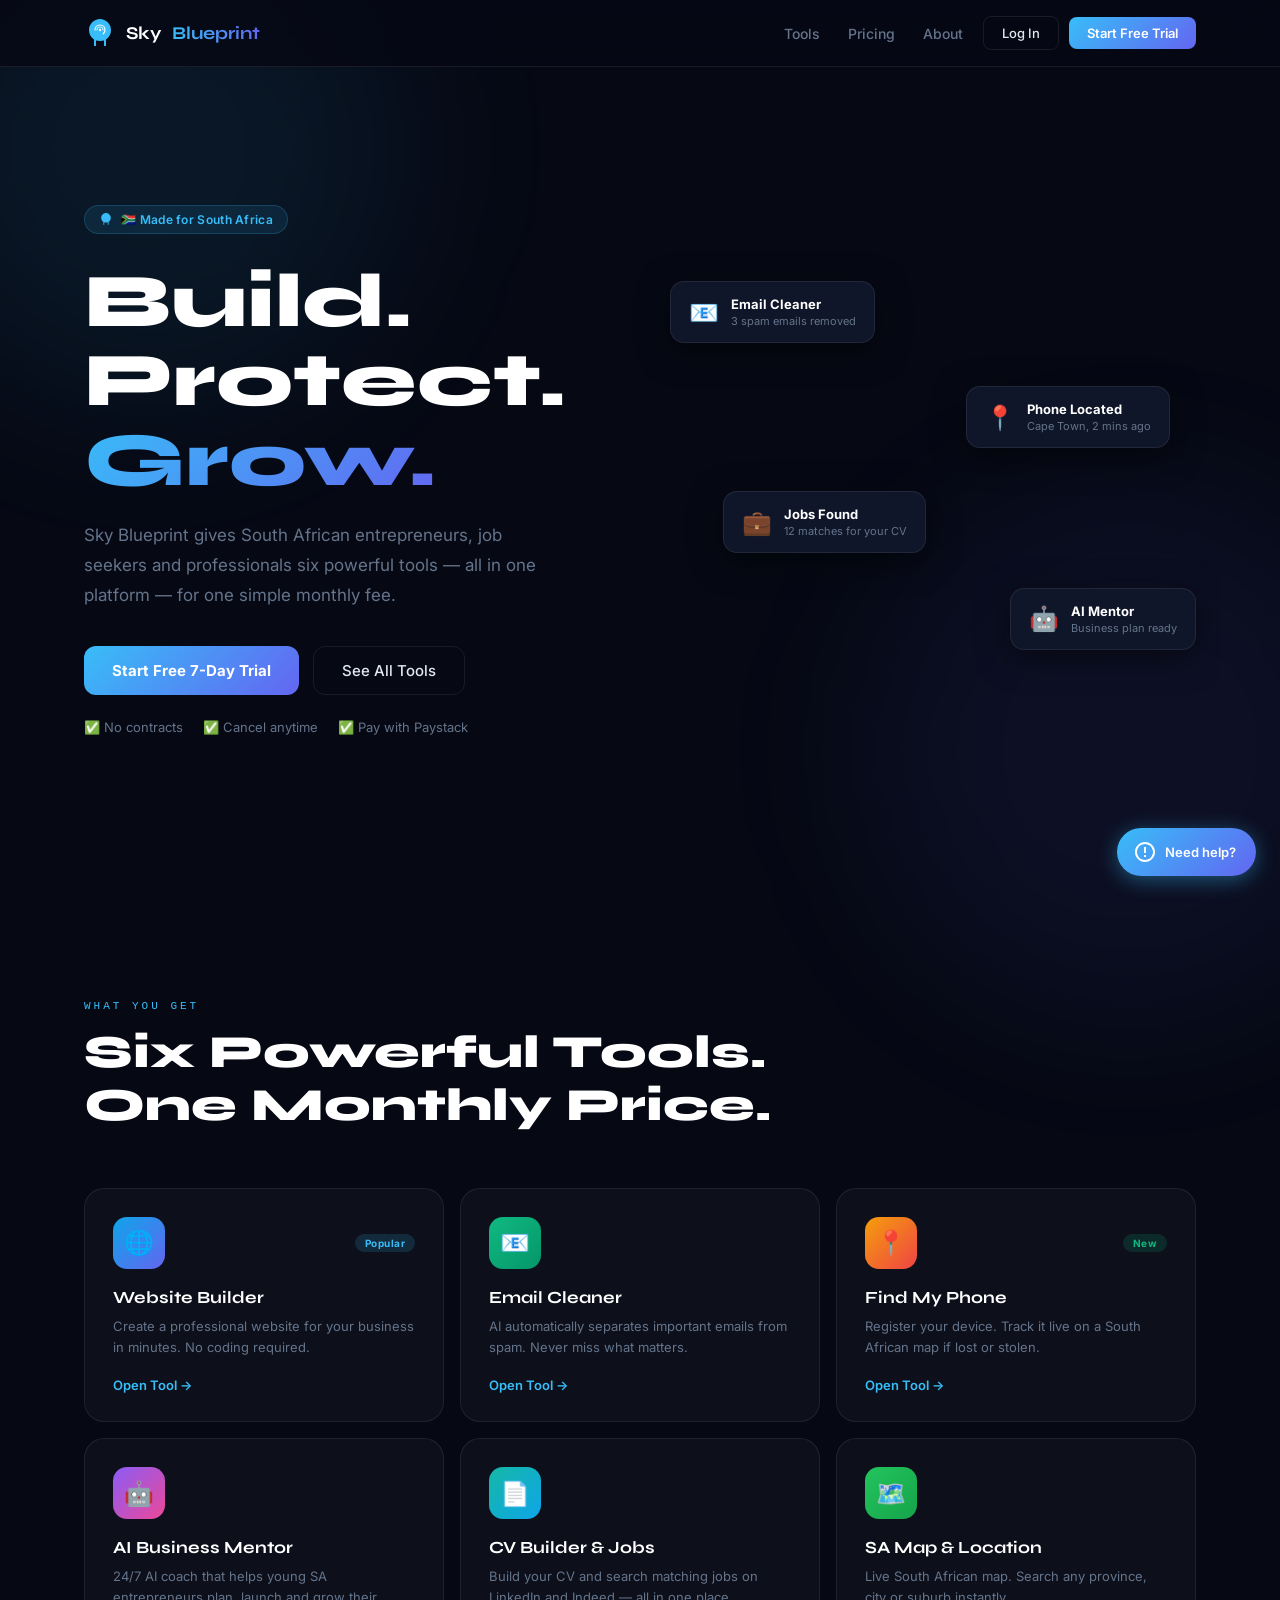
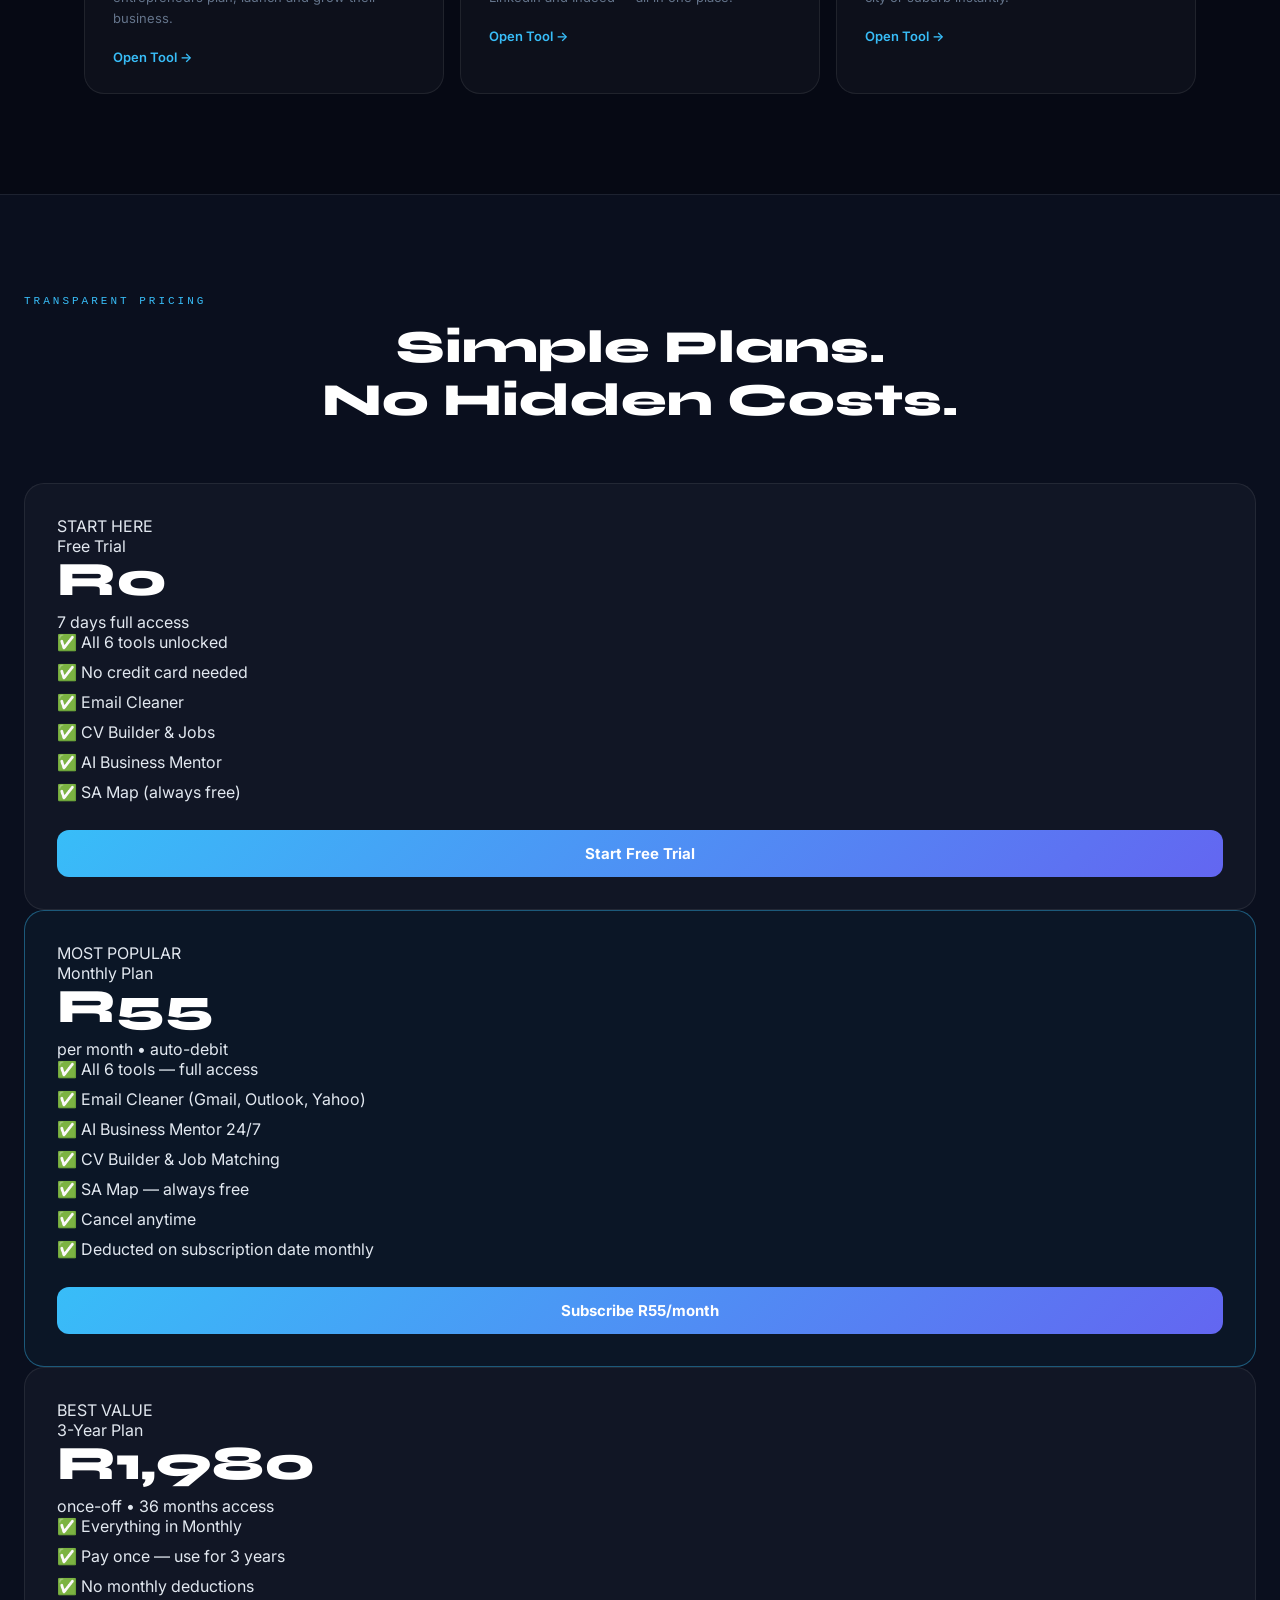
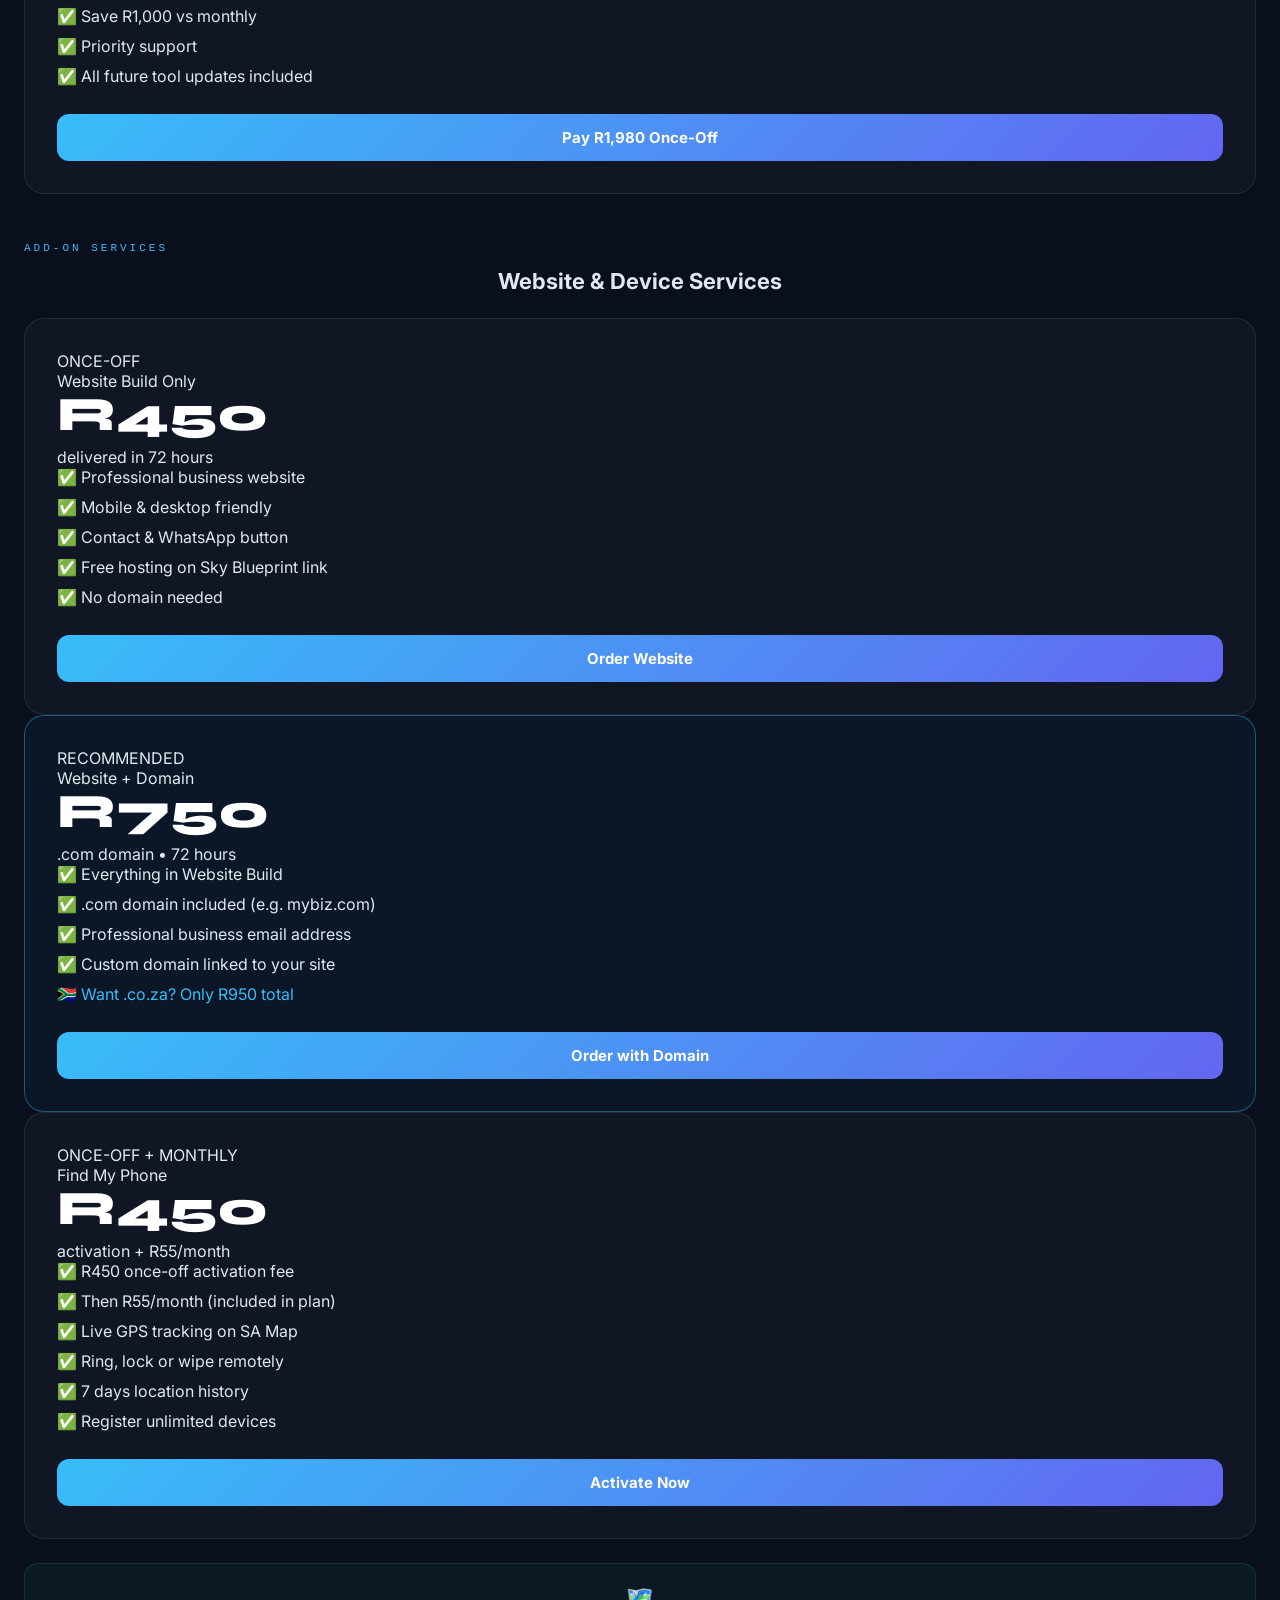
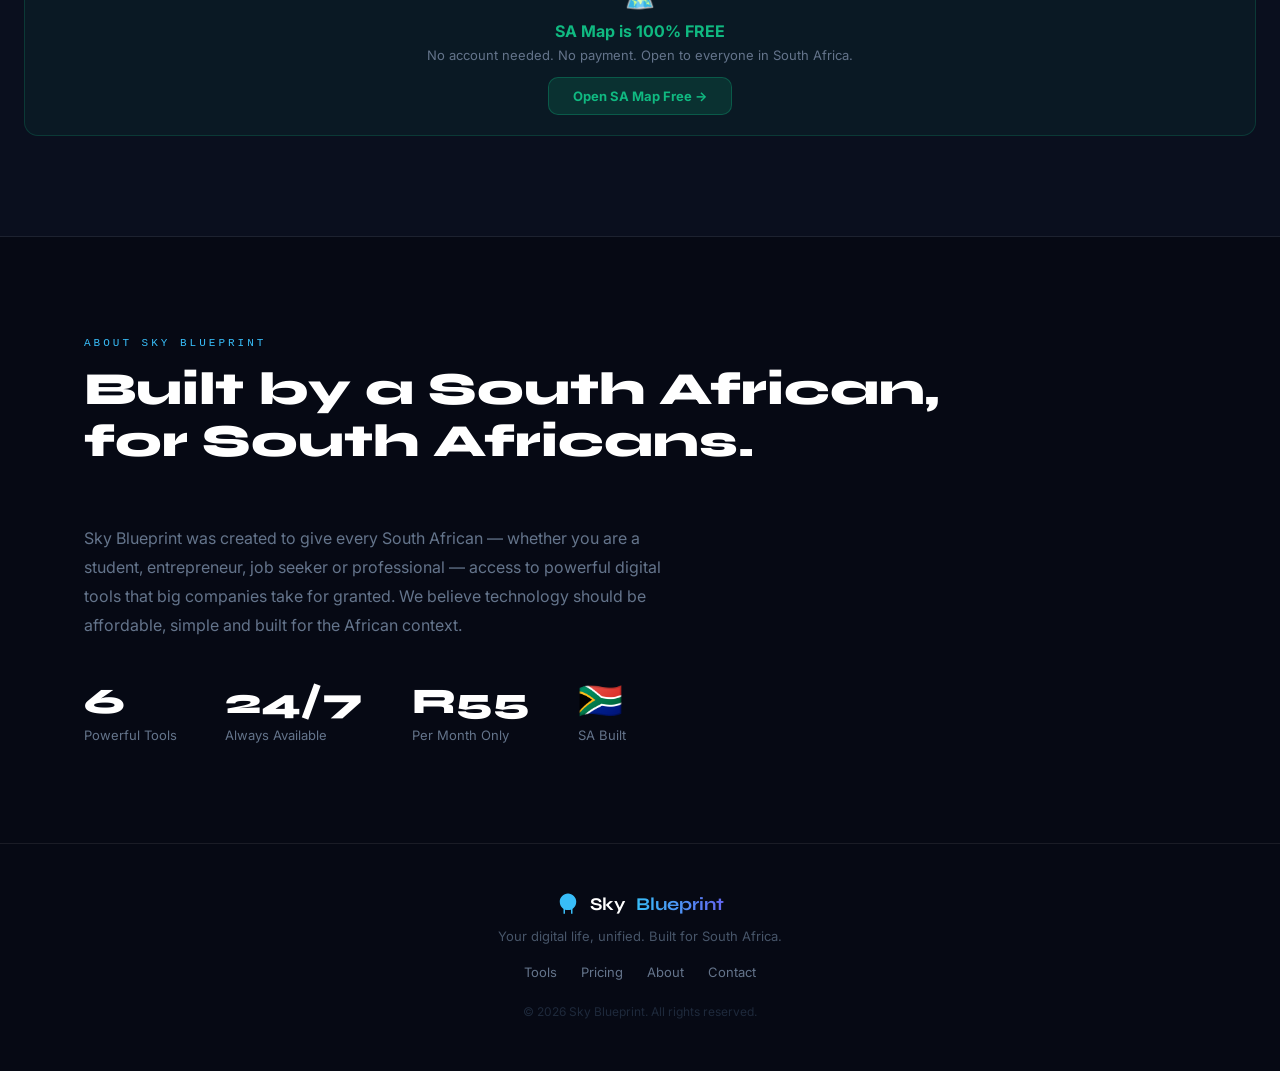
==== index (2).html @ 03f417c1 "Add files via upload" ====
<!DOCTYPE html>
<html lang="en">
<head>
<meta charset="UTF-8">
<meta name="viewport" content="width=device-width, initial-scale=1.0">
<title>Sky Blueprint — Your Digital Life, Unified</title>
<link href="https://fonts.googleapis.com/css2?family=Syne:wght@400;600;700;800&family=Inter:wght@300;400;500;600&display=swap" rel="stylesheet">
<link rel="icon" type="image/png" href="favicon.png">
<link rel="stylesheet" href="style.css">
</head>
<body>

<!-- NAV -->
<nav id="nav">
  <div class="nav-inner">
    <div class="logo" onclick="showPage('home')">
      <svg class="fp-icon" width="32" height="32" viewBox="0 0 32 32" fill="none">
        <path d="M16 2C10 2 5 7 5 13c0 4 2 7.5 5 9.5v6.5h2v-5.5c1.2.3 2.6.5 4 .5s2.8-.2 4-.5V29h2v-6.5c3-2 5-5.5 5-9.5 0-6-5-11-11-11z" fill="url(#fpgrad)"/>
        <path d="M11 13c0-2.8 2.2-5 5-5s5 2.2 5 5c0 1.5-.7 2.9-1.7 3.8" stroke="#fff" stroke-width="1.2" stroke-linecap="round" fill="none"/>
        <path d="M13 13c0-1.7 1.3-3 3-3s3 1.3 3 3" stroke="#fff" stroke-width="1.2" stroke-linecap="round" fill="none" opacity="0.7"/>
        <circle cx="16" cy="13" r="1.2" fill="#fff"/>
        <defs>
          <linearGradient id="fpgrad" x1="5" y1="2" x2="27" y2="30">
            <stop offset="0%" stop-color="#38bdf8"/>
            <stop offset="100%" stop-color="#6366f1"/>
          </linearGradient>
        </defs>
      </svg>
      Sky <span>Blueprint</span>
    </div>
    <div class="nav-links">
      <a href="#tools" onclick="event.preventDefault();document.getElementById('tools').scrollIntoView({behavior:'smooth'})">Tools</a>
      <a href="#pricing" onclick="event.preventDefault();document.getElementById('pricing').scrollIntoView({behavior:'smooth'})">Pricing</a>
      <a href="#about" onclick="event.preventDefault();document.getElementById('about').scrollIntoView({behavior:'smooth'})">About</a>
    </div>
    <div class="nav-actions">
      <button class="btn-ghost-sm" onclick="showPage('login')">Log In</button>
      <button class="btn-primary-sm" onclick="showPage('signup')">Start Free Trial</button>
    </div>
    <button class="hamburger" onclick="toggleMobileNav()">
      <span></span><span></span><span></span>
    </button>
  </div>
  <div class="mobile-menu" id="mobileMenu">
    <a href="#tools" onclick="closeMobileNav();document.getElementById('tools').scrollIntoView({behavior:'smooth'})">Tools</a>
    <a href="#pricing" onclick="closeMobileNav();document.getElementById('pricing').scrollIntoView({behavior:'smooth'})">Pricing</a>
    <a href="#about" onclick="closeMobileNav();document.getElementById('about').scrollIntoView({behavior:'smooth'})">About</a>
    <button class="btn-ghost-sm" onclick="showPage('login');closeMobileNav()">Log In</button>
    <button class="btn-primary-sm" onclick="showPage('signup');closeMobileNav()">Start Free Trial</button>
  </div>
</nav>

<!-- PAGES CONTAINER -->
<div id="pages">

  <!-- HOME PAGE -->
  <div class="page active" id="page-home">

    <!-- HERO -->
    <section class="hero">
      <div class="hero-glow g1"></div>
      <div class="hero-glow g2"></div>
      <div class="hero-content">
        <div class="hero-badge">
          <svg width="14" height="14" viewBox="0 0 32 32" fill="none"><path d="M16 2C10 2 5 7 5 13c0 4 2 7.5 5 9.5v6.5h2v-5.5c1.2.3 2.6.5 4 .5s2.8-.2 4-.5V29h2v-6.5c3-2 5-5.5 5-9.5 0-6-5-11-11-11z" fill="#38bdf8"/></svg>
          🇿🇦 Made for South Africa
        </div>
        <h1>Build. Protect.<br><span class="grad-text">Grow.</span></h1>
        <p class="hero-p">Sky Blueprint gives South African entrepreneurs, job seekers and professionals six powerful tools — all in one platform — for one simple monthly fee.</p>
        <div class="hero-ctas">
          <button class="btn-primary" onclick="showPage('signup')">Start Free 7-Day Trial</button>
          <button class="btn-outline" onclick="document.getElementById('tools').scrollIntoView({behavior:'smooth'})">See All Tools</button>
        </div>
        <div class="trust-row">
          <span>✅ No contracts</span>
          <span>✅ Cancel anytime</span>
          <span>✅ Pay with Paystack</span>
        </div>
      </div>
      <div class="hero-cards">
        <div class="hc hc1">
          <span>📧</span>
          <div><strong>Email Cleaner</strong><small>3 spam emails removed</small></div>
        </div>
        <div class="hc hc2">
          <span>📍</span>
          <div><strong>Phone Located</strong><small>Cape Town, 2 mins ago</small></div>
        </div>
        <div class="hc hc3">
          <span>💼</span>
          <div><strong>Jobs Found</strong><small>12 matches for your CV</small></div>
        </div>
        <div class="hc hc4">
          <span>🤖</span>
          <div><strong>AI Mentor</strong><small>Business plan ready</small></div>
        </div>
      </div>
    </section>

    <!-- TOOLS -->
    <section class="tools-sec" id="tools">
      <div class="sec-label">WHAT YOU GET</div>
      <h2 class="sec-title">Six Powerful Tools.<br>One Monthly Price.</h2>
      <div class="tools-grid">
        <div class="tool-card" onclick="requireAuth('website-builder')">
          <div class="tc-top">
            <div class="tc-icon" style="background:linear-gradient(135deg,#0ea5e9,#6366f1)">🌐</div>
            <div class="tc-badge">Popular</div>
          </div>
          <h3>Website Builder</h3>
          <p>Create a professional website for your business in minutes. No coding required.</p>
          <div class="tc-arrow">Open Tool →</div>
        </div>
        <div class="tool-card" onclick="requireAuth('email-cleaner')">
          <div class="tc-top">
            <div class="tc-icon" style="background:linear-gradient(135deg,#10b981,#059669)">📧</div>
          </div>
          <h3>Email Cleaner</h3>
          <p>AI automatically separates important emails from spam. Never miss what matters.</p>
          <div class="tc-arrow">Open Tool →</div>
        </div>
        <div class="tool-card" onclick="requireAuth('find-phone')">
          <div class="tc-top">
            <div class="tc-icon" style="background:linear-gradient(135deg,#f59e0b,#ef4444)">📍</div>
            <div class="tc-badge new">New</div>
          </div>
          <h3>Find My Phone</h3>
          <p>Register your device. Track it live on a South African map if lost or stolen.</p>
          <div class="tc-arrow">Open Tool →</div>
        </div>
        <div class="tool-card" onclick="requireAuth('ai-mentor')">
          <div class="tc-top">
            <div class="tc-icon" style="background:linear-gradient(135deg,#8b5cf6,#ec4899)">🤖</div>
          </div>
          <h3>AI Business Mentor</h3>
          <p>24/7 AI coach that helps young SA entrepreneurs plan, launch and grow their business.</p>
          <div class="tc-arrow">Open Tool →</div>
        </div>
        <div class="tool-card" onclick="requireAuth('cv-builder')">
          <div class="tc-top">
            <div class="tc-icon" style="background:linear-gradient(135deg,#14b8a6,#0ea5e9)">📄</div>
          </div>
          <h3>CV Builder & Jobs</h3>
          <p>Build your CV and search matching jobs on LinkedIn and Indeed — all in one place.</p>
          <div class="tc-arrow">Open Tool →</div>
        </div>
        <div class="tool-card" onclick="openTool('sa-map')">
          <div class="tc-top">
            <div class="tc-icon" style="background:linear-gradient(135deg,#22c55e,#16a34a)">🗺️</div>
          </div>
          <h3>SA Map & Location</h3>
          <p>Live South African map. Search any province, city or suburb instantly.</p>
          <div class="tc-arrow">Open Tool →</div>
        </div>
      </div>
    </section>

    <!-- PRICING -->
    <section class="pricing-sec" id="pricing">
      <div class="sec-label">TRANSPARENT PRICING</div>
      <h2 class="sec-title">Simple Plans.<br>No Hidden Costs.</h2>

      <div class="pricing-grid">

        <!-- FREE TRIAL -->
        <div class="price-card">
          <div class="pc-badge">START HERE</div>
          <div class="pc-name">Free Trial</div>
          <div class="pc-price">R0</div>
          <div class="pc-period">7 days full access</div>
          <div class="pc-features">
            <div class="pc-feat">✅ All 6 tools unlocked</div>
            <div class="pc-feat">✅ No credit card needed</div>
            <div class="pc-feat">✅ Email Cleaner</div>
            <div class="pc-feat">✅ CV Builder & Jobs</div>
            <div class="pc-feat">✅ AI Business Mentor</div>
            <div class="pc-feat">✅ SA Map (always free)</div>
          </div>
          <button class="btn-primary" onclick="showPage('signup')" style="width:100%;box-sizing:border-box">Start Free Trial</button>
        </div>

        <!-- MONTHLY -->
        <div class="price-card featured">
          <div class="pc-badge popular">MOST POPULAR</div>
          <div class="pc-name">Monthly Plan</div>
          <div class="pc-price">R55</div>
          <div class="pc-period">per month • auto-debit</div>
          <div class="pc-features">
            <div class="pc-feat">✅ All 6 tools — full access</div>
            <div class="pc-feat">✅ Email Cleaner (Gmail, Outlook, Yahoo)</div>
            <div class="pc-feat">✅ AI Business Mentor 24/7</div>
            <div class="pc-feat">✅ CV Builder & Job Matching</div>
            <div class="pc-feat">✅ SA Map — always free</div>
            <div class="pc-feat">✅ Cancel anytime</div>
            <div class="pc-feat">✅ Deducted on subscription date monthly</div>
          </div>
          <button class="btn-primary" onclick="startPaystack('monthly')" style="width:100%;box-sizing:border-box;background:linear-gradient(135deg,#38bdf8,#6366f1)">Subscribe R55/month</button>
        </div>

        <!-- 3 YEAR -->
        <div class="price-card">
          <div class="pc-badge save">BEST VALUE</div>
          <div class="pc-name">3-Year Plan</div>
          <div class="pc-price">R1,980</div>
          <div class="pc-period">once-off • 36 months access</div>
          <div class="pc-features">
            <div class="pc-feat">✅ Everything in Monthly</div>
            <div class="pc-feat">✅ Pay once — use for 3 years</div>
            <div class="pc-feat">✅ No monthly deductions</div>
            <div class="pc-feat">✅ Save R1,000 vs monthly</div>
            <div class="pc-feat">✅ Priority support</div>
            <div class="pc-feat">✅ All future tool updates included</div>
          </div>
          <button class="btn-primary" onclick="startPaystack('yearly')" style="width:100%;box-sizing:border-box">Pay R1,980 Once-Off</button>
        </div>

      </div>

      <!-- WEBSITE & ADD-ON PRICING -->
      <div style="margin-top:48px">
        <div class="sec-label">ADD-ON SERVICES</div>
        <h3 style="text-align:center;font-size:22px;font-weight:700;color:var(--text);margin-bottom:24px">Website & Device Services</h3>
        <div class="pricing-grid">

          <!-- WEBSITE BUILD -->
          <div class="price-card">
            <div class="pc-badge">ONCE-OFF</div>
            <div class="pc-name">Website Build Only</div>
            <div class="pc-price">R450</div>
            <div class="pc-period">delivered in 72 hours</div>
            <div class="pc-features">
              <div class="pc-feat">✅ Professional business website</div>
              <div class="pc-feat">✅ Mobile & desktop friendly</div>
              <div class="pc-feat">✅ Contact & WhatsApp button</div>
              <div class="pc-feat">✅ Free hosting on Sky Blueprint link</div>
              <div class="pc-feat">✅ No domain needed</div>
            </div>
            <button class="btn-primary" onclick="requireAuth('website-builder')" style="width:100%;box-sizing:border-box">Order Website</button>
          </div>

          <!-- WEBSITE + DOMAIN -->
          <div class="price-card featured">
            <div class="pc-badge popular">RECOMMENDED</div>
            <div class="pc-name">Website + Domain</div>
            <div class="pc-price">R750</div>
            <div class="pc-period">.com domain • 72 hours</div>
            <div class="pc-features">
              <div class="pc-feat">✅ Everything in Website Build</div>
              <div class="pc-feat">✅ .com domain included (e.g. mybiz.com)</div>
              <div class="pc-feat">✅ Professional business email address</div>
              <div class="pc-feat">✅ Custom domain linked to your site</div>
              <div class="pc-feat" style="color:#38bdf8">🇿🇦 Want .co.za? Only R950 total</div>
            </div>
            <button class="btn-primary" onclick="requireAuth('website-builder')" style="width:100%;box-sizing:border-box;background:linear-gradient(135deg,#38bdf8,#6366f1)">Order with Domain</button>
          </div>

          <!-- FIND MY PHONE -->
          <div class="price-card">
            <div class="pc-badge">ONCE-OFF + MONTHLY</div>
            <div class="pc-name">Find My Phone</div>
            <div class="pc-price">R450</div>
            <div class="pc-period">activation + R55/month</div>
            <div class="pc-features">
              <div class="pc-feat">✅ R450 once-off activation fee</div>
              <div class="pc-feat">✅ Then R55/month (included in plan)</div>
              <div class="pc-feat">✅ Live GPS tracking on SA Map</div>
              <div class="pc-feat">✅ Ring, lock or wipe remotely</div>
              <div class="pc-feat">✅ 7 days location history</div>
              <div class="pc-feat">✅ Register unlimited devices</div>
            </div>
            <button class="btn-primary" onclick="requireAuth('find-phone')" style="width:100%;box-sizing:border-box">Activate Now</button>
          </div>

        </div>

        <!-- SA MAP FREE BANNER -->
        <div style="margin-top:24px;background:rgba(16,185,129,0.06);border:1px solid rgba(16,185,129,0.2);border-radius:14px;padding:20px;text-align:center">
          <div style="font-size:24px;margin-bottom:8px">🗺️</div>
          <div style="font-size:16px;font-weight:700;color:#10b981;margin-bottom:6px">SA Map is 100% FREE</div>
          <div style="font-size:13px;color:var(--muted)">No account needed. No payment. Open to everyone in South Africa.</div>
          <button onclick="openTool('sa-map')" style="margin-top:14px;background:rgba(16,185,129,0.15);border:1px solid rgba(16,185,129,0.3);color:#10b981;border-radius:10px;padding:10px 24px;font-size:13px;font-weight:700;cursor:pointer;font-family:var(--font)">Open SA Map Free →</button>
        </div>
      </div>
    </section>

<!-- ABOUT -->
    <section class="about-sec" id="about">
      <div class="about-inner">
        <div class="sec-label">ABOUT SKY BLUEPRINT</div>
        <h2 class="sec-title">Built by a South African,<br>for South Africans.</h2>
        <p>Sky Blueprint was created to give every South African — whether you are a student, entrepreneur, job seeker or professional — access to powerful digital tools that big companies take for granted. We believe technology should be affordable, simple and built for the African context.</p>
        <div class="about-stats">
          <div class="as"><strong>6</strong><span>Powerful Tools</span></div>
          <div class="as"><strong>24/7</strong><span>Always Available</span></div>
          <div class="as"><strong>R55</strong><span>Per Month Only</span></div>
          <div class="as"><strong>🇿🇦</strong><span>SA Built</span></div>
        </div>
      </div>
    </section>

    <!-- FOOTER -->
    <footer>
      <div class="footer-inner">
        <div class="logo" style="justify-content:center;margin-bottom:12px">
          <svg width="24" height="24" viewBox="0 0 32 32" fill="none"><path d="M16 2C10 2 5 7 5 13c0 4 2 7.5 5 9.5v6.5h2v-5.5c1.2.3 2.6.5 4 .5s2.8-.2 4-.5V29h2v-6.5c3-2 5-5.5 5-9.5 0-6-5-11-11-11z" fill="url(#fpgrad2)"/><defs><linearGradient id="fpgrad2" x1="5" y1="2" x2="27" y2="30"><stop offset="0%" stop-color="#38bdf8"/><stop offset="100%" stop-color="#6366f1"/></linearGradient></defs></svg>
          Sky <span>Blueprint</span>
        </div>
        <p style="color:#475569;font-size:13px;margin-bottom:20px">Your digital life, unified. Built for South Africa.</p>
        <div class="footer-links">
          <a href="#tools" onclick="event.preventDefault();document.getElementById('tools').scrollIntoView({behavior:'smooth'})">Tools</a>
          <a href="#pricing" onclick="event.preventDefault();document.getElementById('pricing').scrollIntoView({behavior:'smooth'})">Pricing</a>
          <a href="#about" onclick="event.preventDefault();document.getElementById('about').scrollIntoView({behavior:'smooth'})">About</a>
          <a href="mailto:lethumkapu561@gmail.com">Contact</a>
        </div>
        <p style="color:#1e293b;font-size:12px;margin-top:24px">© 2026 Sky Blueprint. All rights reserved.</p>
      </div>
    </footer>
  </div>

  <!-- LOGIN PAGE -->
  <div class="page" id="page-login">
    <div class="auth-wrap">
      <div class="auth-box">
        <div class="logo" style="justify-content:center;margin-bottom:28px;font-size:20px">
          <svg width="28" height="28" viewBox="0 0 32 32" fill="none"><path d="M16 2C10 2 5 7 5 13c0 4 2 7.5 5 9.5v6.5h2v-5.5c1.2.3 2.6.5 4 .5s2.8-.2 4-.5V29h2v-6.5c3-2 5-5.5 5-9.5 0-6-5-11-11-11z" fill="url(#fpg3)"/><defs><linearGradient id="fpg3" x1="5" y1="2" x2="27" y2="30"><stop offset="0%" stop-color="#38bdf8"/><stop offset="100%" stop-color="#6366f1"/></linearGradient></defs></svg>
          Sky <span>Blueprint</span>
        </div>
        <h2 class="auth-title">Welcome back</h2>
        <p class="auth-sub">Log in to access your tools</p>
        <div class="form-group"><label>Email Address</label><input type="email" id="login-email" placeholder="your@email.com"></div>
        <div class="form-group"><label>Password</label><input type="password" id="login-pass" placeholder="Enter your password"></div>
        <button class="btn-primary" style="width:100%;margin-top:8px" onclick="doLogin()">Log In</button>
        <div class="auth-alt">Don't have an account? <a href="#" onclick="showPage('signup')">Sign up free</a></div>
        <button class="back-link" onclick="showPage('home')">← Back to home</button>
      </div>
    </div>
  </div>

  <!-- SIGNUP PAGE -->
  <div class="page" id="page-signup">
    <div class="auth-wrap">
      <div class="auth-box">
        <div class="logo" style="justify-content:center;margin-bottom:28px;font-size:20px">
          <svg width="28" height="28" viewBox="0 0 32 32" fill="none"><path d="M16 2C10 2 5 7 5 13c0 4 2 7.5 5 9.5v6.5h2v-5.5c1.2.3 2.6.5 4 .5s2.8-.2 4-.5V29h2v-6.5c3-2 5-5.5 5-9.5 0-6-5-11-11-11z" fill="url(#fpg4)"/><defs><linearGradient id="fpg4" x1="5" y1="2" x2="27" y2="30"><stop offset="0%" stop-color="#38bdf8"/><stop offset="100%" stop-color="#6366f1"/></linearGradient></defs></svg>
          Sky <span>Blueprint</span>
        </div>
        <h2 class="auth-title">Start free today</h2>
        <p class="auth-sub">7-day free trial · No credit card needed</p>
        <div class="form-row">
          <div class="form-group"><label>First Name</label><input type="text" id="su-fname" placeholder="Sipho"></div>
          <div class="form-group"><label>Last Name</label><input type="text" id="su-lname" placeholder="Dlamini"></div>
        </div>
        <div class="form-group"><label>Email Address</label><input type="email" id="su-email" placeholder="your@email.com"></div>
        <div class="form-group"><label>Phone Number</label><input type="tel" id="su-phone" placeholder="082 345 6789"></div>
        <div class="form-group"><label>Password</label><input type="password" id="su-pass" placeholder="Create a strong password"></div>
        <button class="btn-primary" style="width:100%;margin-top:8px" onclick="doSignup()">Create Free Account</button>
        <div class="auth-alt">Already have an account? <a href="#" onclick="showPage('login')">Log in</a></div>
        <button class="back-link" onclick="showPage('home')">← Back to home</button>
      </div>
    </div>
  </div>

  <!-- DASHBOARD -->
  <div class="page" id="page-dashboard">
    <div class="dash-wrap">
      <div class="dash-header">
        <div class="logo">
          <svg width="28" height="28" viewBox="0 0 32 32" fill="none"><path d="M16 2C10 2 5 7 5 13c0 4 2 7.5 5 9.5v6.5h2v-5.5c1.2.3 2.6.5 4 .5s2.8-.2 4-.5V29h2v-6.5c3-2 5-5.5 5-9.5 0-6-5-11-11-11z" fill="url(#fpg5)"/><defs><linearGradient id="fpg5" x1="5" y1="2" x2="27" y2="30"><stop offset="0%" stop-color="#38bdf8"/><stop offset="100%" stop-color="#6366f1"/></linearGradient></defs></svg>
          Sky <span>Blueprint</span>
        </div>
        <div class="dash-user">
          <span id="dash-greeting">Welcome!</span>
          <button class="btn-ghost-sm" onclick="doLogout()">Log Out</button>
        </div>
      </div>
      <div class="dash-body">
        <div class="trial-banner" id="trial-banner">
          🎉 You have <strong>7 days</strong> left on your free trial.
          <button onclick="startPaystack('pro')">Upgrade to Pro — R55/month</button>
        </div>
        <h2 class="dash-title">Your Tools</h2>
        <div class="tools-grid">
          <div class="tool-card" onclick="openTool('website-builder')"><div class="tc-top"><div class="tc-icon" style="background:linear-gradient(135deg,#0ea5e9,#6366f1)">🌐</div><div class="tc-badge">Popular</div></div><h3>Website Builder</h3><p>Create your business website in minutes.</p><div class="tc-arrow">Open →</div></div>
          <div class="tool-card" onclick="openTool('email-cleaner')"><div class="tc-top"><div class="tc-icon" style="background:linear-gradient(135deg,#10b981,#059669)">📧</div></div><h3>Email Cleaner</h3><p>Sort important emails from spam automatically.</p><div class="tc-arrow">Open →</div></div>
          <div class="tool-card" onclick="openTool('find-phone')"><div class="tc-top"><div class="tc-icon" style="background:linear-gradient(135deg,#f59e0b,#ef4444)">📍</div></div><h3>Find My Phone</h3><p>Register and track your device on SA map.</p><div class="tc-arrow">Open →</div></div>
          <div class="tool-card" onclick="openTool('ai-mentor')"><div class="tc-top"><div class="tc-icon" style="background:linear-gradient(135deg,#8b5cf6,#ec4899)">🤖</div></div><h3>AI Business Mentor</h3><p>Get 24/7 business coaching from AI.</p><div class="tc-arrow">Open →</div></div>
          <div class="tool-card" onclick="openTool('cv-builder')"><div class="tc-top"><div class="tc-icon" style="background:linear-gradient(135deg,#14b8a6,#0ea5e9)">📄</div></div><h3>CV Builder & Jobs</h3><p>Build CV and find matching jobs.</p><div class="tc-arrow">Open →</div></div>
          <div class="tool-card" onclick="openTool('sa-map')"><div class="tc-top"><div class="tc-icon" style="background:linear-gradient(135deg,#22c55e,#16a34a)">🗺️</div></div><h3>SA Map</h3><p>Explore South Africa on live map.</p><div class="tc-arrow">Open →</div></div>
        </div>
      </div>
    </div>
  </div>

  <!-- TOOL SCREEN -->
  <div class="page" id="page-tool">
    <div class="tool-page-wrap">
      <div class="tool-page-header">
        <button class="back-btn" onclick="showPage('dashboard')">← Dashboard</button>
        <div class="tool-page-title" id="tool-page-title">Tool</div>
        <div></div>
      </div>
      <div class="tool-page-body" id="tool-page-body"></div>
    </div>
  </div>

</div>

<!-- PAYSTACK MODAL -->
<div class="modal-overlay hidden" id="pay-modal">
  <div class="modal-box">
    <button class="modal-close" onclick="closeModal()">×</button>
    <div style="text-align:center;margin-bottom:24px">
      <svg width="48" height="48" viewBox="0 0 32 32" fill="none"><path d="M16 2C10 2 5 7 5 13c0 4 2 7.5 5 9.5v6.5h2v-5.5c1.2.3 2.6.5 4 .5s2.8-.2 4-.5V29h2v-6.5c3-2 5-5.5 5-9.5 0-6-5-11-11-11z" fill="url(#fpgm)"/><defs><linearGradient id="fpgm" x1="5" y1="2" x2="27" y2="30"><stop offset="0%" stop-color="#38bdf8"/><stop offset="100%" stop-color="#6366f1"/></linearGradient></defs></svg>
    </div>
    <h3 class="modal-title" id="modal-title">Subscribe to Sky Blueprint Pro</h3>
    <p class="modal-sub" id="modal-sub">R55/month · Cancel anytime</p>
    <div class="form-group"><label>Full Name</label><input type="text" id="pay-name" placeholder="Sipho Dlamini"></div>
    <div class="form-group"><label>Email Address</label><input type="email" id="pay-email" placeholder="your@email.com"></div>
    <div class="form-group"><label>Phone Number</label><input type="tel" id="pay-phone" placeholder="082 345 6789"></div>
    <button class="pay-secure-btn" onclick="processPayment()">🔐 Pay Securely with Paystack</button>
    <div class="pay-logos">
      <span>Visa</span><span>Mastercard</span><span>EFT</span><span>Ozow</span>
    </div>
    <p style="text-align:center;font-size:11px;color:#475569;margin-top:12px">Your payment is processed securely by Paystack. Sky Blueprint never stores your card details.</p>
  </div>
</div>

<script src="app.js"></script>

<!-- ══════════════════════════════════════
     SKY BLUEPRINT AI GUIDE ASSISTANT
     Optional step-by-step helper
══════════════════════════════════════ -->

<!-- Floating guide button -->
<div id="guide-fab" onclick="toggleGuide()" title="Need help?">
  <svg width="24" height="24" viewBox="0 0 24 24" fill="none">
    <path d="M12 2C6.48 2 2 6.48 2 12s4.48 10 10 10 10-4.48 10-10S17.52 2 12 2zm0 18c-4.41 0-8-3.59-8-8s3.59-8 8-8 8 3.59 8 8-3.59 8-8 8zm-1-13h2v6h-2zm0 8h2v2h-2z" fill="white"/>
  </svg>
  <span id="guide-fab-label">Need help?</span>
</div>

<!-- Guide chat window -->
<div id="guide-window" class="guide-hidden">
  <div id="guide-header">
    <div style="display:flex;align-items:center;gap:10px">
      <div id="guide-avatar">🤖</div>
      <div>
        <div style="font-weight:700;font-size:14px;color:#fff">Sky Guide</div>
        <div style="font-size:11px;color:#10b981">● Always here to help</div>
      </div>
    </div>
    <button onclick="toggleGuide()" id="guide-close">✕</button>
  </div>
  <div id="guide-messages"></div>
  <div id="guide-options"></div>
  <div id="guide-input-row">
    <input type="text" id="guide-input" placeholder="Type your answer or question..." onkeypress="if(event.key==='Enter')guideUserInput()">
    <button onclick="guideUserInput()" id="guide-send">→</button>
  </div>
</div>

<style>
/* ── FAB Button ── */
#guide-fab {
  position: fixed;
  bottom: 24px;
  right: 24px;
  background: linear-gradient(135deg, #38bdf8, #6366f1);
  color: #fff;
  border-radius: 99px;
  padding: 12px 20px 12px 16px;
  display: flex;
  align-items: center;
  gap: 8px;
  cursor: pointer;
  z-index: 8888;
  box-shadow: 0 4px 20px rgba(56,189,248,0.4);
  font-family: var(--font);
  font-size: 13px;
  font-weight: 600;
  transition: transform 0.2s, box-shadow 0.2s;
  user-select: none;
}
#guide-fab:hover {
  transform: translateY(-2px);
  box-shadow: 0 6px 28px rgba(56,189,248,0.5);
}
#guide-fab-label { white-space: nowrap; }

/* ── Guide window ── */
#guide-window {
  position: fixed;
  bottom: 90px;
  right: 24px;
  width: 340px;
  max-width: calc(100vw - 32px);
  background: #0f1629;
  border: 1px solid rgba(56,189,248,0.25);
  border-radius: 20px;
  overflow: hidden;
  z-index: 8999;
  box-shadow: 0 8px 40px rgba(0,0,0,0.6), 0 0 0 1px rgba(56,189,248,0.1);
  display: flex;
  flex-direction: column;
  max-height: 520px;
  transition: opacity 0.25s, transform 0.25s;
}
.guide-hidden {
  opacity: 0 !important;
  pointer-events: none !important;
  transform: translateY(16px) !important;
}

/* Header */
#guide-header {
  background: linear-gradient(135deg, #0d1f3c, #1a1040);
  padding: 14px 16px;
  display: flex;
  align-items: center;
  justify-content: space-between;
  border-bottom: 1px solid rgba(255,255,255,0.06);
  flex-shrink: 0;
}
#guide-avatar {
  width: 36px;
  height: 36px;
  background: linear-gradient(135deg,#38bdf8,#6366f1);
  border-radius: 50%;
  display: flex;
  align-items: center;
  justify-content: center;
  font-size: 18px;
  flex-shrink: 0;
}
#guide-close {
  background: none;
  border: none;
  color: #64748b;
  font-size: 16px;
  cursor: pointer;
  padding: 4px;
  transition: color 0.2s;
}
#guide-close:hover { color: #fff; }

/* Messages */
#guide-messages {
  flex: 1;
  overflow-y: auto;
  padding: 16px;
  display: flex;
  flex-direction: column;
  gap: 10px;
  scroll-behavior: smooth;
}
.gm-bot {
  display: flex;
  align-items: flex-start;
  gap: 8px;
}
.gm-bot-bubble {
  background: rgba(255,255,255,0.06);
  border: 1px solid rgba(255,255,255,0.08);
  border-radius: 14px 14px 14px 4px;
  padding: 10px 14px;
  font-size: 13px;
  color: #e2e8f0;
  line-height: 1.6;
  max-width: 85%;
}
.gm-bot-icon {
  width: 28px;
  height: 28px;
  background: linear-gradient(135deg,#38bdf8,#6366f1);
  border-radius: 50%;
  display: flex;
  align-items: center;
  justify-content: center;
  font-size: 14px;
  flex-shrink: 0;
  margin-top: 2px;
}
.gm-user {
  display: flex;
  justify-content: flex-end;
}
.gm-user-bubble {
  background: linear-gradient(135deg,#38bdf8,#6366f1);
  border-radius: 14px 14px 4px 14px;
  padding: 10px 14px;
  font-size: 13px;
  color: #fff;
  max-width: 85%;
  line-height: 1.6;
}

/* Options */
#guide-options {
  padding: 0 12px 10px;
  display: flex;
  flex-direction: column;
  gap: 6px;
}
.g-opt {
  background: rgba(56,189,248,0.08);
  border: 1px solid rgba(56,189,248,0.2);
  border-radius: 10px;
  padding: 10px 14px;
  font-size: 13px;
  color: #38bdf8;
  cursor: pointer;
  font-family: var(--font);
  text-align: left;
  transition: background 0.15s, border-color 0.15s;
}
.g-opt:hover {
  background: rgba(56,189,248,0.15);
  border-color: rgba(56,189,248,0.4);
}

/* Input */
#guide-input-row {
  display: flex;
  gap: 8px;
  padding: 10px 12px;
  border-top: 1px solid rgba(255,255,255,0.06);
  background: rgba(0,0,0,0.2);
  flex-shrink: 0;
}
#guide-input {
  flex: 1;
  background: rgba(255,255,255,0.06);
  border: 1px solid rgba(255,255,255,0.1);
  border-radius: 8px;
  padding: 8px 12px;
  color: #fff;
  font-family: var(--font);
  font-size: 13px;
  outline: none;
}
#guide-input:focus { border-color: rgba(56,189,248,0.4); }
#guide-send {
  background: linear-gradient(135deg,#38bdf8,#6366f1);
  border: none;
  border-radius: 8px;
  padding: 8px 14px;
  color: #fff;
  font-size: 16px;
  cursor: pointer;
  font-weight: 700;
}

/* Typing indicator */
.gm-typing { display:flex; gap:4px; align-items:center; padding:6px 10px; }
.gm-typing span {
  width: 6px; height: 6px; border-radius: 50%;
  background: #38bdf8; opacity: 0.4;
  animation: gm-bounce 1.2s infinite;
}
.gm-typing span:nth-child(2) { animation-delay: 0.2s; }
.gm-typing span:nth-child(3) { animation-delay: 0.4s; }
@keyframes gm-bounce {
  0%,80%,100% { transform: translateY(0); opacity:0.4; }
  40% { transform: translateY(-6px); opacity:1; }
}

@media(max-width:400px){
  #guide-window { right:8px; bottom:80px; width:calc(100vw - 16px); }
  #guide-fab { right:12px; bottom:16px; }
}
</style>

</body>
</html>
---- style.css ----
*,*::before,*::after{box-sizing:border-box;margin:0;padding:0}
:root{
  --bg:#060914;--bg2:#0a0f1e;--bg3:#0f1629;
  --sky:#38bdf8;--indigo:#6366f1;--green:#10b981;
  --text:#e2e8f0;--muted:#64748b;--border:rgba(255,255,255,0.08);
  --card:rgba(255,255,255,0.03);
  --font:'Inter',sans-serif;--display:'Syne',sans-serif;
}
html{scroll-behavior:smooth}
body{background:var(--bg);color:var(--text);font-family:var(--font);overflow-x:hidden;min-height:100vh}

/* ── NAV ── */
#nav{position:fixed;top:0;left:0;right:0;z-index:1000;background:rgba(6,9,20,0.85);backdrop-filter:blur(20px);border-bottom:1px solid var(--border)}
.nav-inner{max-width:1160px;margin:0 auto;padding:0 24px;height:66px;display:flex;align-items:center;gap:20px}
.logo{display:flex;align-items:center;gap:10px;font-family:var(--display);font-size:18px;font-weight:700;color:#fff;cursor:pointer;white-space:nowrap;text-decoration:none}
.logo span{background:linear-gradient(90deg,var(--sky),var(--indigo));-webkit-background-clip:text;-webkit-text-fill-color:transparent;background-clip:text}
.nav-links{display:flex;gap:28px;margin-left:auto}
.nav-links a{color:var(--muted);text-decoration:none;font-size:14px;font-weight:500;transition:color 0.2s}
.nav-links a:hover{color:var(--text)}
.nav-actions{display:flex;gap:10px;align-items:center}
.btn-ghost-sm{background:transparent;border:1px solid var(--border);color:var(--text);border-radius:8px;padding:8px 18px;font-size:13px;font-weight:500;cursor:pointer;font-family:var(--font);transition:border-color 0.2s}
.btn-ghost-sm:hover{border-color:rgba(255,255,255,0.2)}
.btn-primary-sm{background:linear-gradient(135deg,var(--sky),var(--indigo));color:#fff;border:none;border-radius:8px;padding:8px 18px;font-size:13px;font-weight:600;cursor:pointer;font-family:var(--font);transition:opacity 0.2s}
.btn-primary-sm:hover{opacity:0.85}
.hamburger{display:none;flex-direction:column;gap:5px;background:none;border:none;cursor:pointer;padding:4px;margin-left:auto}
.hamburger span{display:block;width:22px;height:2px;background:var(--text);border-radius:2px;transition:all 0.2s}
.mobile-menu{display:none;flex-direction:column;padding:16px 24px;gap:14px;border-top:1px solid var(--border);background:var(--bg)}
.mobile-menu.open{display:flex}
.mobile-menu a{color:var(--muted);text-decoration:none;font-size:15px}

/* ── PAGES ── */
.page{display:none}
.page.active{display:block}

/* ── HERO ── */
.hero{min-height:100vh;display:flex;align-items:center;max-width:1160px;margin:0 auto;padding:100px 24px 60px;gap:60px;position:relative;overflow:hidden}
.hero-glow{position:fixed;border-radius:50%;filter:blur(80px);pointer-events:none;z-index:0}
.g1{width:500px;height:500px;background:rgba(56,189,248,0.08);top:-100px;left:-100px}
.g2{width:500px;height:500px;background:rgba(99,102,241,0.08);bottom:-100px;right:-100px}
.hero-content{flex:1;position:relative;z-index:1;max-width:560px}
.hero-badge{display:inline-flex;align-items:center;gap:8px;background:rgba(56,189,248,0.1);border:1px solid rgba(56,189,248,0.2);color:var(--sky);font-size:12px;font-weight:600;padding:6px 14px;border-radius:99px;margin-bottom:28px;letter-spacing:0.3px}
.hero-content h1{font-family:var(--display);font-size:clamp(44px,7vw,76px);font-weight:800;line-height:1.05;color:#fff;margin-bottom:20px}
.grad-text{background:linear-gradient(135deg,var(--sky),var(--indigo));-webkit-background-clip:text;-webkit-text-fill-color:transparent;background-clip:text}
.hero-p{font-size:17px;color:var(--muted);line-height:1.75;margin-bottom:36px;max-width:460px}
.hero-ctas{display:flex;gap:14px;flex-wrap:wrap;margin-bottom:24px}
.btn-primary{background:linear-gradient(135deg,var(--sky),var(--indigo));color:#fff;border:none;border-radius:12px;padding:14px 28px;font-size:15px;font-weight:700;cursor:pointer;font-family:var(--font);transition:transform 0.15s,opacity 0.15s;white-space:nowrap}
.btn-primary:hover{transform:translateY(-2px);opacity:0.9}
.btn-outline{background:transparent;border:1px solid var(--border);color:var(--text);border-radius:12px;padding:14px 28px;font-size:15px;font-weight:500;cursor:pointer;font-family:var(--font);transition:border-color 0.2s;white-space:nowrap}
.btn-outline:hover{border-color:rgba(255,255,255,0.25)}
.trust-row{display:flex;gap:20px;flex-wrap:wrap;font-size:13px;color:var(--muted)}
.hero-cards{flex:1;position:relative;height:420px;min-width:280px;display:none}
.hc{position:absolute;background:var(--bg3);border:1px solid var(--border);border-radius:14px;padding:14px 18px;display:flex;align-items:center;gap:12px;font-size:13px;white-space:nowrap;box-shadow:0 8px 32px rgba(0,0,0,0.5);animation:floatUp 4s ease-in-out infinite}
.hc span{font-size:24px}
.hc strong{display:block;color:#fff;font-size:13px}
.hc small{color:var(--muted);font-size:11px}
.hc1{top:5%;left:0;animation-delay:0s}
.hc2{top:30%;right:5%;animation-delay:1s}
.hc3{top:55%;left:10%;animation-delay:2s}
.hc4{top:78%;right:0;animation-delay:0.5s}
@keyframes floatUp{0%,100%{transform:translateY(0)}50%{transform:translateY(-12px)}}

/* ── SECTIONS ── */
.tools-sec,.about-sec{max-width:1160px;margin:0 auto;padding:100px 24px}
.pricing-sec{padding:100px 24px;background:var(--bg2);border-top:1px solid var(--border);border-bottom:1px solid var(--border)}
.pricing-sec .sec-title{text-align:center}
.sec-label{font-family:'Space Mono',monospace,var(--font);font-size:11px;color:var(--sky);letter-spacing:3px;text-transform:uppercase;margin-bottom:14px}
.sec-title{font-family:var(--display);font-size:clamp(28px,4vw,46px);font-weight:800;color:#fff;line-height:1.15;margin-bottom:56px}

/* ── TOOLS GRID ── */
.tools-grid{display:grid;grid-template-columns:repeat(auto-fit,minmax(300px,1fr));gap:16px}
.tool-card{background:var(--card);border:1px solid var(--border);border-radius:20px;padding:28px;cursor:pointer;transition:border-color 0.2s,transform 0.2s,background 0.2s;position:relative}
.tool-card:hover{border-color:rgba(56,189,248,0.25);background:rgba(56,189,248,0.03);transform:translateY(-3px)}
.tc-top{display:flex;align-items:center;justify-content:space-between;margin-bottom:18px}
.tc-icon{width:52px;height:52px;border-radius:14px;display:flex;align-items:center;justify-content:center;font-size:24px}
.tc-badge{font-size:10px;font-weight:700;padding:3px 10px;border-radius:99px;background:rgba(56,189,248,0.15);color:var(--sky);letter-spacing:0.5px}
.tc-badge.new{background:rgba(16,185,129,0.15);color:var(--green)}
.tool-card h3{font-family:var(--display);font-size:17px;font-weight:700;color:#fff;margin-bottom:8px}
.tool-card p{font-size:13px;color:var(--muted);line-height:1.6;margin-bottom:20px}
.tc-arrow{font-size:13px;font-weight:600;color:var(--sky)}

/* ── PRICING ── */
.pricing-cards{display:grid;grid-template-columns:repeat(auto-fit,minmax(280px,1fr));gap:20px;max-width:960px;margin:0 auto}
.price-card{background:var(--card);border:1px solid var(--border);border-radius:20px;padding:32px;position:relative}
.price-card.featured{border-color:rgba(56,189,248,0.4);background:rgba(56,189,248,0.04)}
.pc-popular{position:absolute;top:-12px;left:50%;transform:translateX(-50%);background:linear-gradient(135deg,var(--sky),var(--indigo));color:#fff;font-size:11px;font-weight:700;padding:4px 16px;border-radius:99px;white-space:nowrap;letter-spacing:0.5px}
.pc-label{font-size:11px;font-weight:700;color:var(--muted);letter-spacing:2px;margin-bottom:10px}
.pc-price{font-family:var(--display);font-size:48px;font-weight:800;color:#fff;line-height:1;margin-bottom:8px}
.pc-price span{font-size:16px;font-weight:400;color:var(--muted)}
.pc-desc{font-size:13px;color:var(--muted);margin-bottom:24px}
.pc-features{list-style:none;display:flex;flex-direction:column;gap:10px;margin-bottom:28px}
.pc-features li{font-size:14px;color:var(--muted)}

/* ── ABOUT ── */
.about-inner p{font-size:16px;color:var(--muted);line-height:1.8;max-width:600px;margin-bottom:40px}
.about-stats{display:flex;gap:48px;flex-wrap:wrap}
.as{display:flex;flex-direction:column;gap:4px}
.as strong{font-family:var(--display);font-size:36px;font-weight:800;color:#fff}
.as span{font-size:13px;color:var(--muted)}

/* ── FOOTER ── */
footer{background:var(--bg);border-top:1px solid var(--border);padding:48px 24px;text-align:center}
.footer-inner{max-width:400px;margin:0 auto}
.footer-links{display:flex;gap:24px;justify-content:center;flex-wrap:wrap}
.footer-links a{color:var(--muted);text-decoration:none;font-size:13px;transition:color 0.2s}
.footer-links a:hover{color:var(--text)}

/* ── AUTH ── */
.auth-wrap{min-height:100vh;display:flex;align-items:center;justify-content:center;padding:80px 24px 40px;background:var(--bg)}
.auth-box{background:var(--bg2);border:1px solid var(--border);border-radius:24px;padding:40px;width:100%;max-width:440px}
.auth-title{font-family:var(--display);font-size:26px;font-weight:800;color:#fff;margin-bottom:6px}
.auth-sub{color:var(--muted);font-size:14px;margin-bottom:28px}
.form-group{margin-bottom:16px}
.form-group label{display:block;font-size:12px;font-weight:600;color:var(--muted);margin-bottom:6px;text-transform:uppercase;letter-spacing:0.5px}
.form-group input,.form-group select,.form-group textarea{width:100%;background:var(--bg3);border:1px solid var(--border);border-radius:10px;padding:12px 16px;color:var(--text);font-family:var(--font);font-size:14px;outline:none;transition:border-color 0.2s}
.form-group input:focus,.form-group select:focus,.form-group textarea:focus{border-color:rgba(56,189,248,0.4)}
.form-group textarea{min-height:100px;resize:vertical}
.form-row{display:grid;grid-template-columns:1fr 1fr;gap:14px}
.auth-alt{text-align:center;font-size:13px;color:var(--muted);margin-top:16px}
.auth-alt a{color:var(--sky);text-decoration:none}
.back-link{display:block;width:100%;background:none;border:none;color:var(--muted);font-size:13px;cursor:pointer;font-family:var(--font);margin-top:16px;text-align:center;transition:color 0.2s}
.back-link:hover{color:var(--text)}

/* ── DASHBOARD ── */
.dash-wrap{min-height:100vh;background:var(--bg);padding-bottom:60px}
.dash-header{display:flex;align-items:center;justify-content:space-between;padding:0 24px;height:66px;border-bottom:1px solid var(--border);background:rgba(6,9,20,0.9);backdrop-filter:blur(20px);position:sticky;top:0;z-index:100;max-width:100%}
.dash-user{display:flex;align-items:center;gap:14px;font-size:14px;color:var(--muted)}
.dash-body{max-width:1160px;margin:0 auto;padding:40px 24px}
.trial-banner{background:rgba(56,189,248,0.08);border:1px solid rgba(56,189,248,0.2);border-radius:12px;padding:14px 20px;font-size:14px;color:var(--text);margin-bottom:36px;display:flex;align-items:center;justify-content:space-between;flex-wrap:wrap;gap:12px}
.trial-banner button{background:linear-gradient(135deg,var(--sky),var(--indigo));color:#fff;border:none;border-radius:8px;padding:8px 18px;font-size:13px;font-weight:600;cursor:pointer;font-family:var(--font)}
.dash-title{font-family:var(--display);font-size:24px;font-weight:700;color:#fff;margin-bottom:24px}

/* ── TOOL PAGE ── */
.tool-page-wrap{min-height:100vh;background:var(--bg)}
.tool-page-header{display:flex;align-items:center;justify-content:space-between;padding:0 24px;height:66px;border-bottom:1px solid var(--border);background:rgba(6,9,20,0.9);backdrop-filter:blur(20px);position:sticky;top:0;z-index:100}
.back-btn{background:none;border:1px solid var(--border);color:var(--text);border-radius:8px;padding:8px 16px;font-size:13px;cursor:pointer;font-family:var(--font);transition:border-color 0.2s}
.back-btn:hover{border-color:rgba(255,255,255,0.2)}
.tool-page-title{font-family:var(--display);font-size:16px;font-weight:700;color:#fff}
.tool-page-body{max-width:800px;margin:0 auto;padding:40px 24px}
.tool-screen h2{font-family:var(--display);font-size:26px;font-weight:800;color:#fff;margin-bottom:8px}
.tool-screen>p{color:var(--muted);font-size:14px;line-height:1.6;margin-bottom:28px}
.chat-window{background:var(--bg3);border:1px solid var(--border);border-radius:16px;padding:20px;height:380px;overflow-y:auto;display:flex;flex-direction:column;gap:12px;margin-bottom:16px;scroll-behavior:smooth}
.chat-bubble{padding:14px 18px;border-radius:14px;font-size:14px;line-height:1.6;max-width:90%}
.chat-bubble.user{background:rgba(56,189,248,0.12);border:1px solid rgba(56,189,248,0.2);color:#93c5fd;align-self:flex-end;border-bottom-right-radius:4px}
.chat-bubble.bot{background:var(--bg3);border:1px solid var(--border);color:var(--text);align-self:flex-start;border-bottom-left-radius:4px}
.chat-input-row{display:flex;gap:10px}
.chat-input-row input{flex:1;background:var(--bg3);border:1px solid var(--border);border-radius:10px;padding:12px 16px;color:var(--text);font-family:var(--font);font-size:14px;outline:none}
.chat-input-row input:focus{border-color:rgba(56,189,248,0.4)}
.send-btn{background:linear-gradient(135deg,var(--sky),var(--indigo));color:#fff;border:none;border-radius:10px;padding:12px 20px;font-weight:700;font-family:var(--font);cursor:pointer;font-size:14px;white-space:nowrap}
.quick-chips{display:flex;gap:8px;flex-wrap:wrap;margin-top:12px}
.chip{background:var(--bg3);border:1px solid var(--border);color:var(--muted);border-radius:8px;padding:7px 14px;font-size:12px;cursor:pointer;font-family:var(--font);transition:all 0.2s}
.chip:hover{border-color:rgba(56,189,248,0.3);color:var(--sky)}
.email-list{display:flex;flex-direction:column;gap:10px}
.email-item{background:var(--bg3);border:1px solid var(--border);border-radius:12px;padding:14px 18px;display:flex;align-items:center;gap:14px}
.email-item.spam{border-left:3px solid #ef4444}
.email-item.important{border-left:3px solid var(--green)}
.ebadge{font-size:10px;font-weight:700;padding:3px 8px;border-radius:4px;letter-spacing:0.5px;flex-shrink:0}
.bs{background:rgba(239,68,68,0.12);color:#f87171}
.bi{background:rgba(16,185,129,0.12);color:var(--green)}
.email-info{flex:1}
.email-info strong{display:block;font-size:14px;color:#fff}
.email-info small{font-size:12px;color:var(--muted)}
.job-card{background:var(--bg3);border:1px solid var(--border);border-radius:14px;padding:16px 20px;display:flex;align-items:center;gap:14px;margin-bottom:10px}
.job-logo{width:44px;height:44px;border-radius:10px;background:var(--bg2);border:1px solid var(--border);display:flex;align-items:center;justify-content:center;font-size:20px;flex-shrink:0}
.job-info{flex:1}
.job-info strong{color:#fff;font-size:14px;display:block;margin-bottom:2px}
.job-info small{color:var(--muted);font-size:12px}
.job-apply{background:rgba(56,189,248,0.15);border:1px solid rgba(56,189,248,0.3);color:var(--sky);border-radius:8px;padding:7px 14px;font-size:12px;font-weight:600;text-decoration:none;white-space:nowrap;font-family:var(--font)}
.cv-sec-title{font-size:11px;font-weight:700;color:var(--sky);text-transform:uppercase;letter-spacing:2px;margin:28px 0 16px;padding-bottom:8px;border-bottom:1px solid var(--border)}
.tab-bar{display:flex;gap:8px;margin-bottom:24px;flex-wrap:wrap}
.tab{background:var(--bg3);border:1px solid var(--border);border-radius:8px;padding:8px 18px;color:var(--muted);font-size:13px;font-weight:500;cursor:pointer;font-family:var(--font);transition:all 0.2s}
.tab.active{background:rgba(56,189,248,0.1);border-color:rgba(56,189,248,0.3);color:var(--sky)}
.map-frame{width:100%;height:380px;border-radius:16px;overflow:hidden;border:1px solid var(--border)}
.map-frame iframe{width:100%;height:100%;border:none}

/* ── MODAL ── */
.modal-overlay{position:fixed;inset:0;background:rgba(0,0,0,0.75);backdrop-filter:blur(8px);z-index:2000;display:flex;align-items:center;justify-content:center;padding:24px}
.modal-overlay.hidden{display:none}
.modal-box{background:var(--bg2);border:1px solid var(--border);border-radius:24px;padding:40px;width:100%;max-width:440px;position:relative}
.modal-close{position:absolute;top:16px;right:16px;background:none;border:none;color:var(--muted);font-size:22px;cursor:pointer}
.modal-title{font-family:var(--display);font-size:22px;font-weight:800;color:#fff;margin-bottom:6px;text-align:center}
.modal-sub{color:var(--muted);font-size:14px;margin-bottom:24px;text-align:center}
.pay-logos{display:flex;gap:8px;justify-content:center;flex-wrap:wrap;margin-top:14px}
.pay-logos span{background:var(--bg3);border:1px solid var(--border);border-radius:6px;padding:5px 12px;font-size:11px;color:var(--muted);font-weight:600}

/* ── RESPONSIVE ── */
@media(min-width:900px){.hero-cards{display:block}}
@media(max-width:768px){
  .nav-links,.nav-actions{display:none}
  .hamburger{display:flex}
  .hero{flex-direction:column;text-align:center;padding-top:90px}
  .hero-ctas{justify-content:center}
  .trust-row{justify-content:center}
  .form-row{grid-template-columns:1fr}
  .about-stats{gap:28px}
  .pricing-cards{grid-template-columns:1fr}
  .trial-banner{flex-direction:column}
}
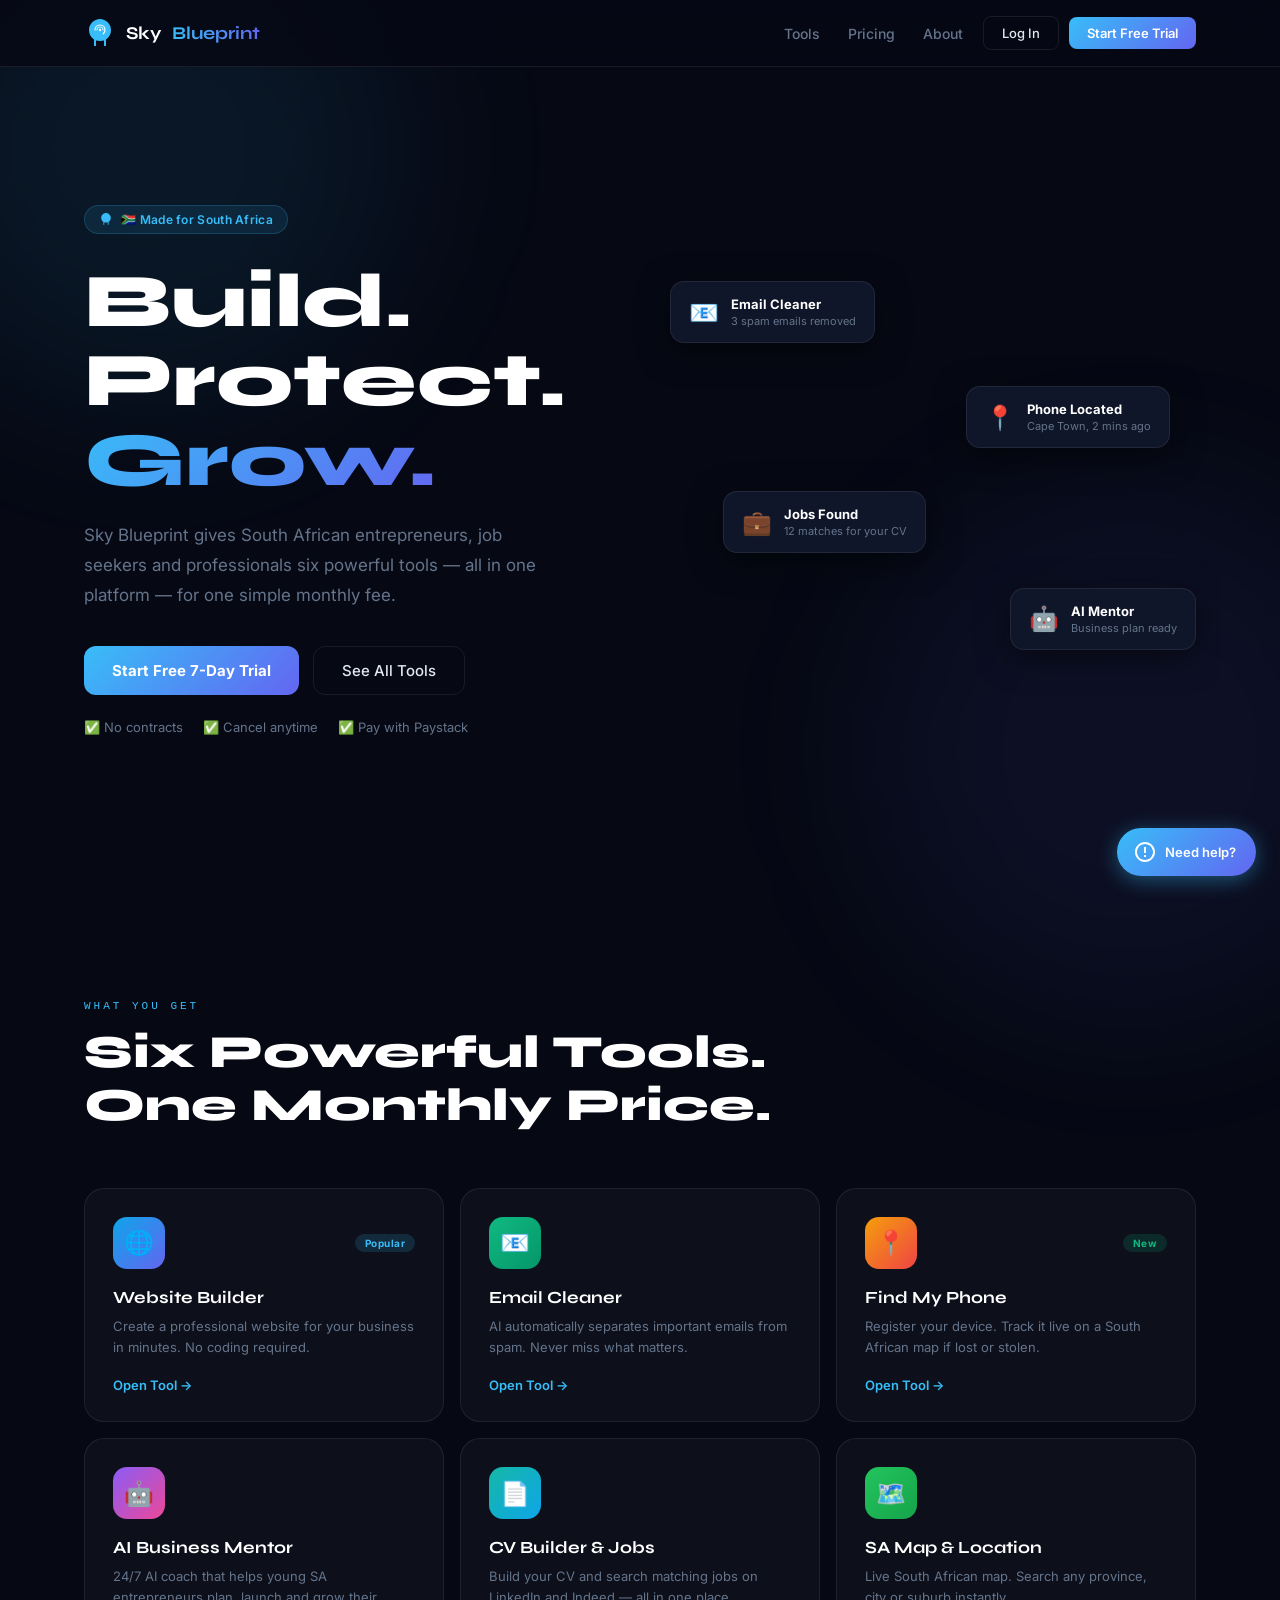
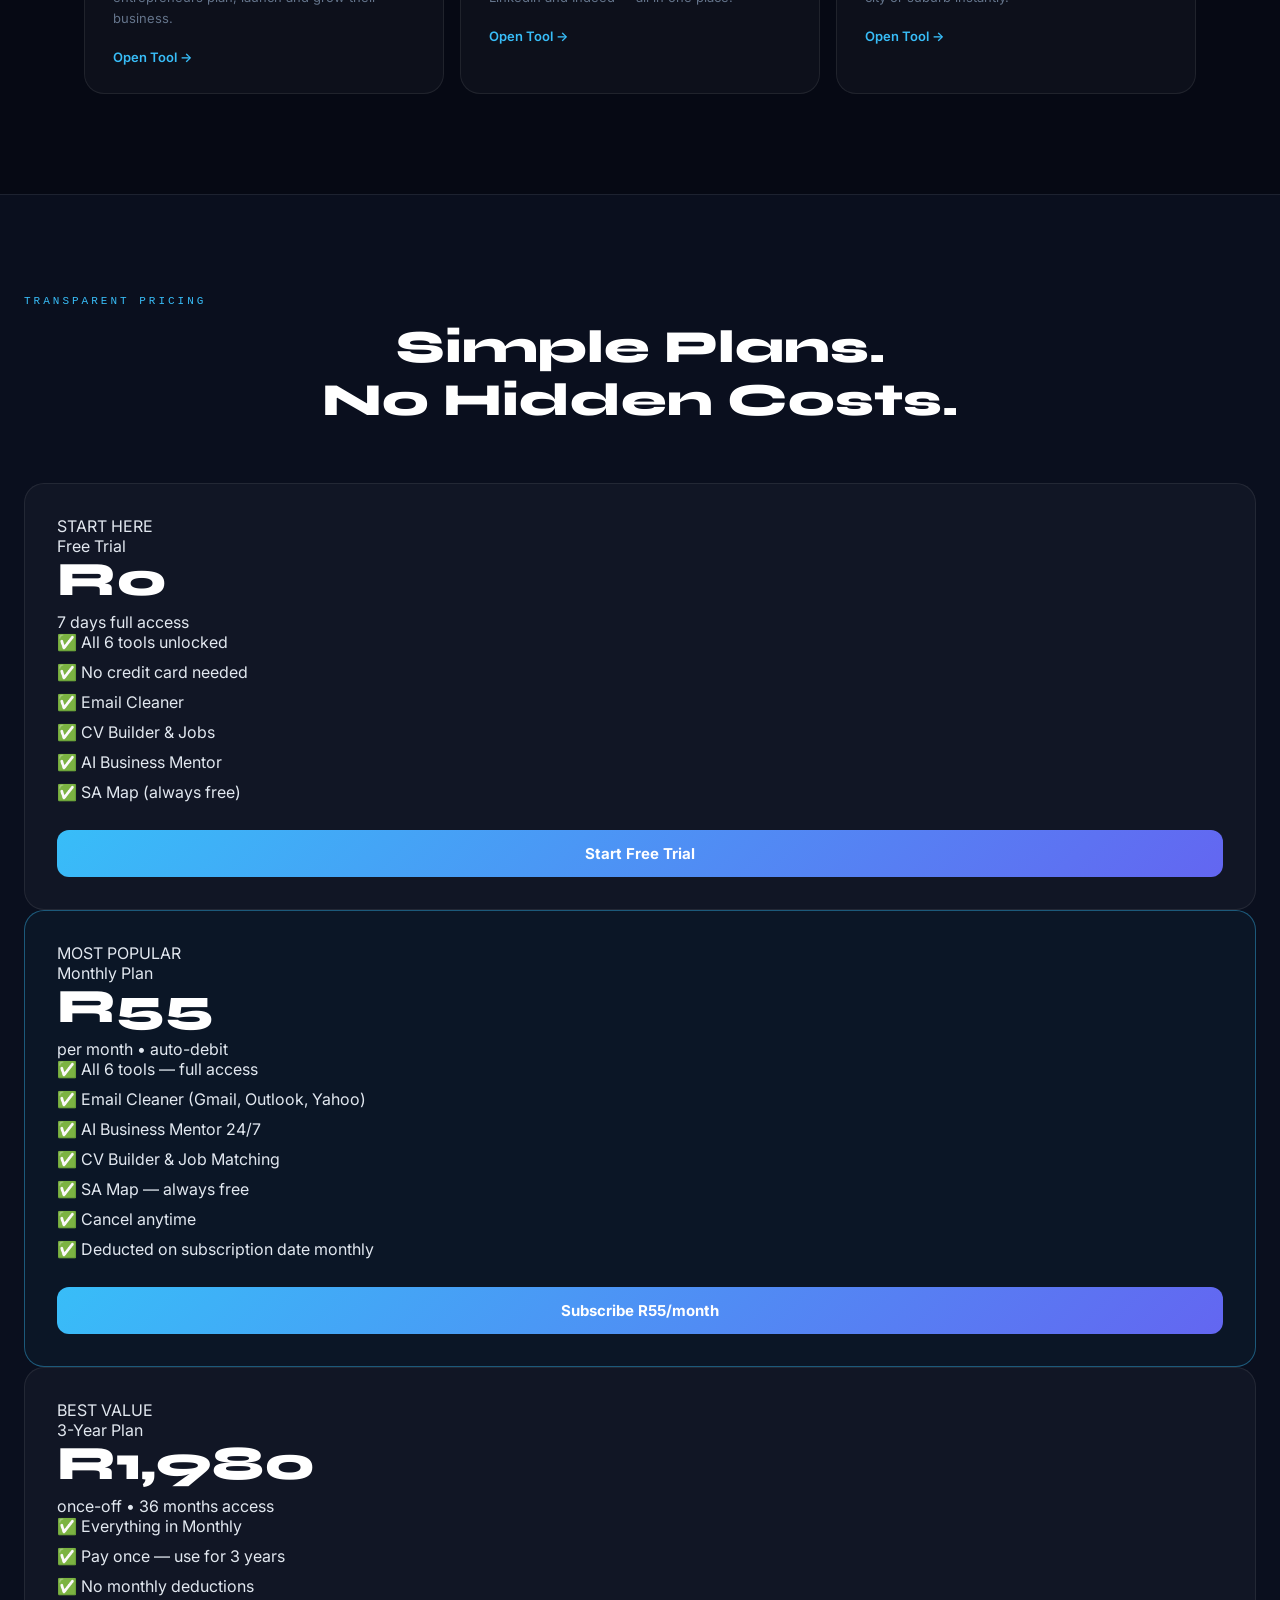
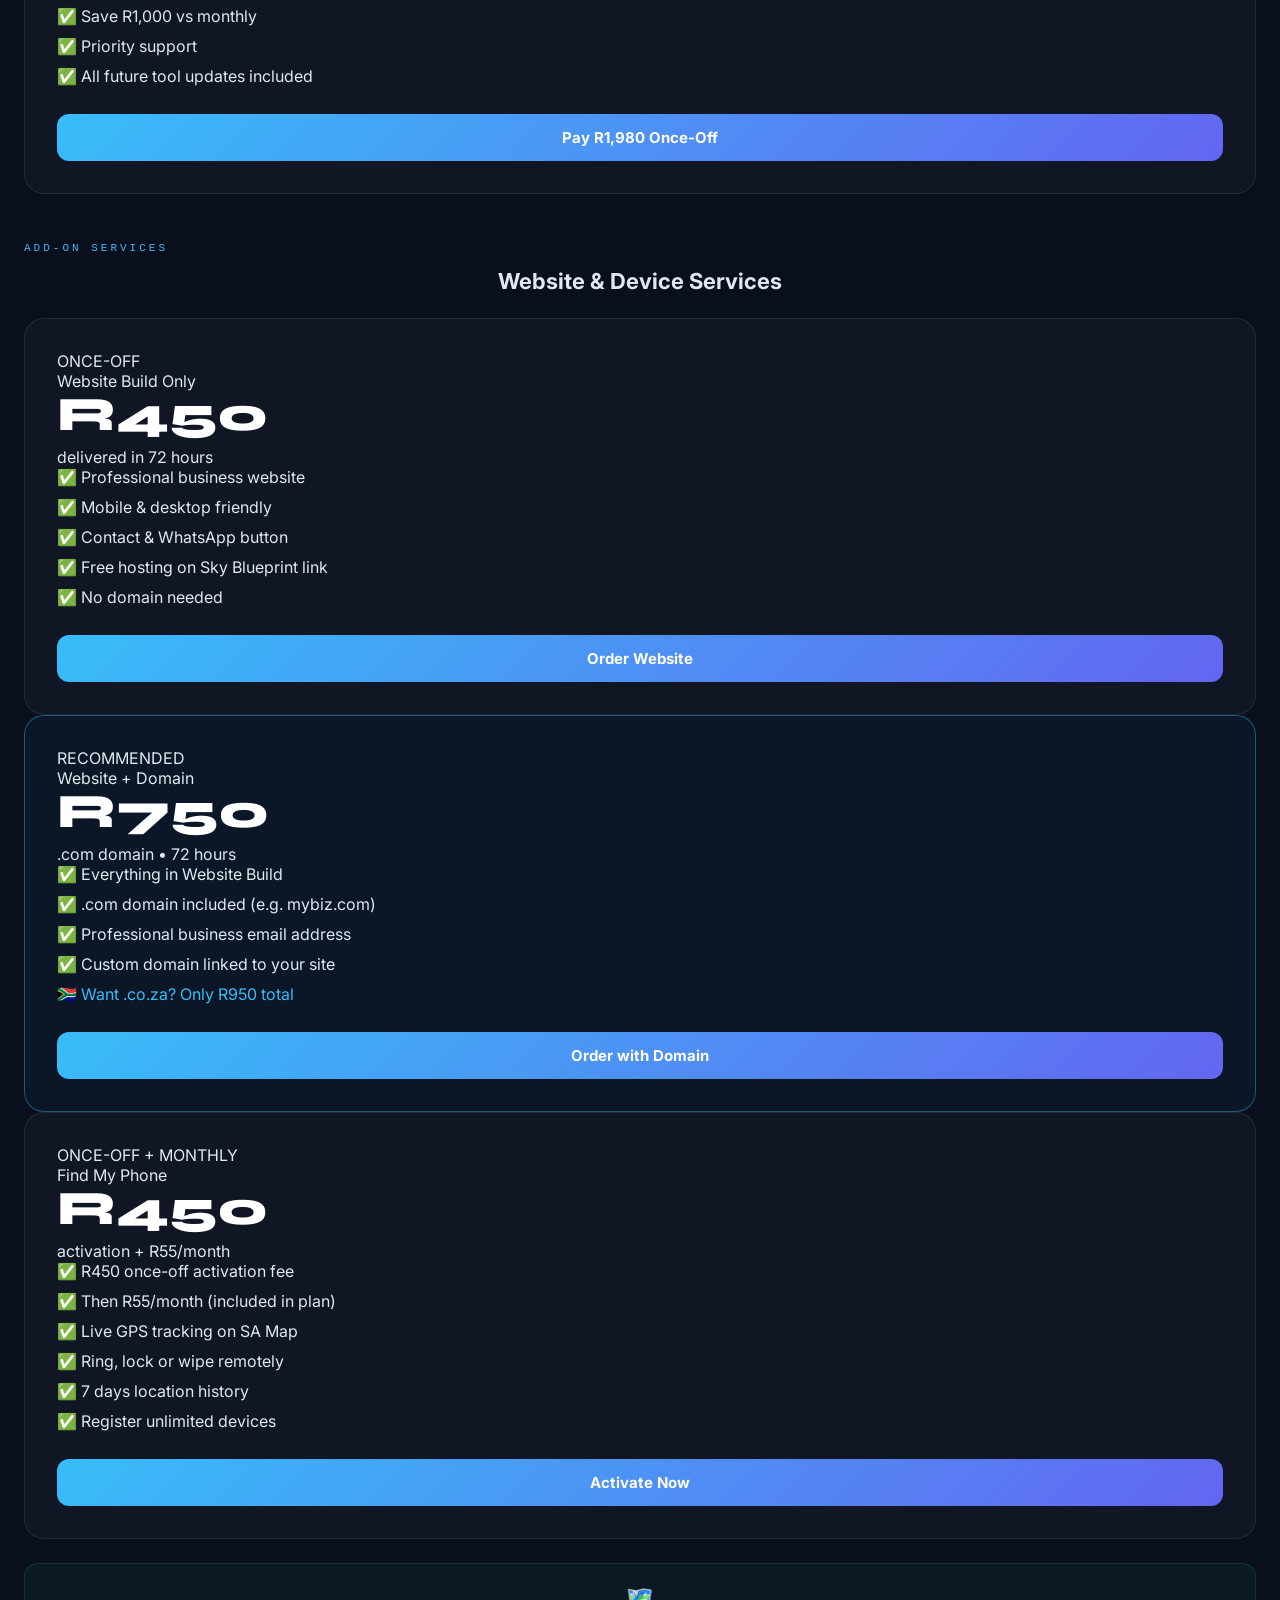
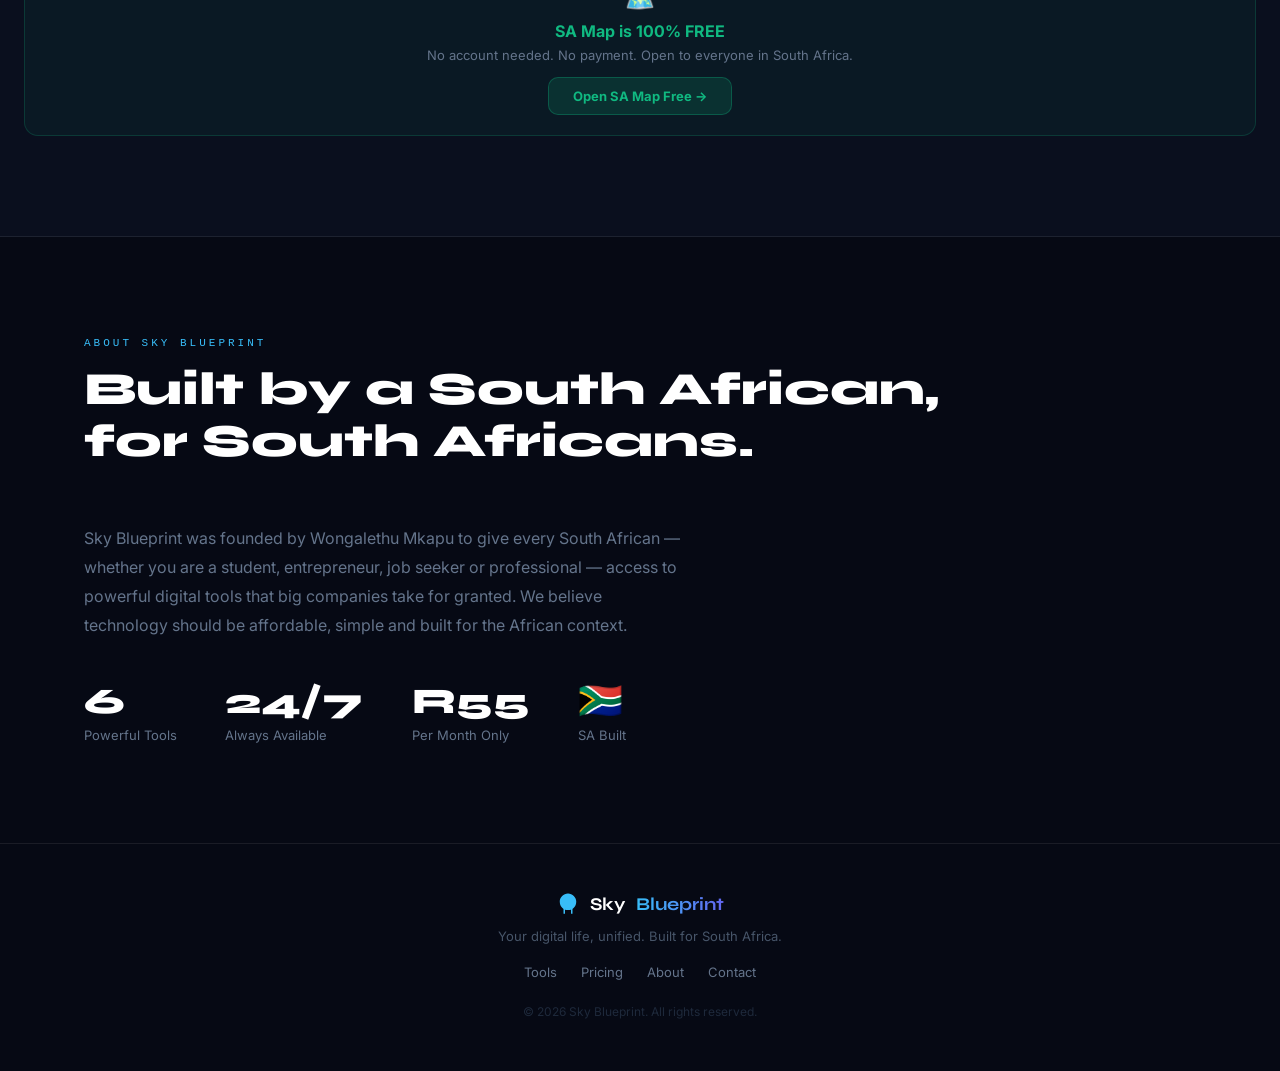
==== commit b6ab6a4a: "Update index (2).html" ====
--- a/index (2).html
+++ b/index (2).html
@@ -288,7 +288,7 @@
       <div class="about-inner">
         <div class="sec-label">ABOUT SKY BLUEPRINT</div>
         <h2 class="sec-title">Built by a South African,<br>for South Africans.</h2>
-        <p>Sky Blueprint was created to give every South African — whether you are a student, entrepreneur, job seeker or professional — access to powerful digital tools that big companies take for granted. We believe technology should be affordable, simple and built for the African context.</p>
+        <p>Sky Blueprint was founded by Wongalethu Mkapu to give every South African — whether you are a student, entrepreneur, job seeker or professional — access to powerful digital tools that big companies take for granted. We believe technology should be affordable, simple and built for the African context.</p>
         <div class="about-stats">
           <div class="as"><strong>6</strong><span>Powerful Tools</span></div>
           <div class="as"><strong>24/7</strong><span>Always Available</span></div>
